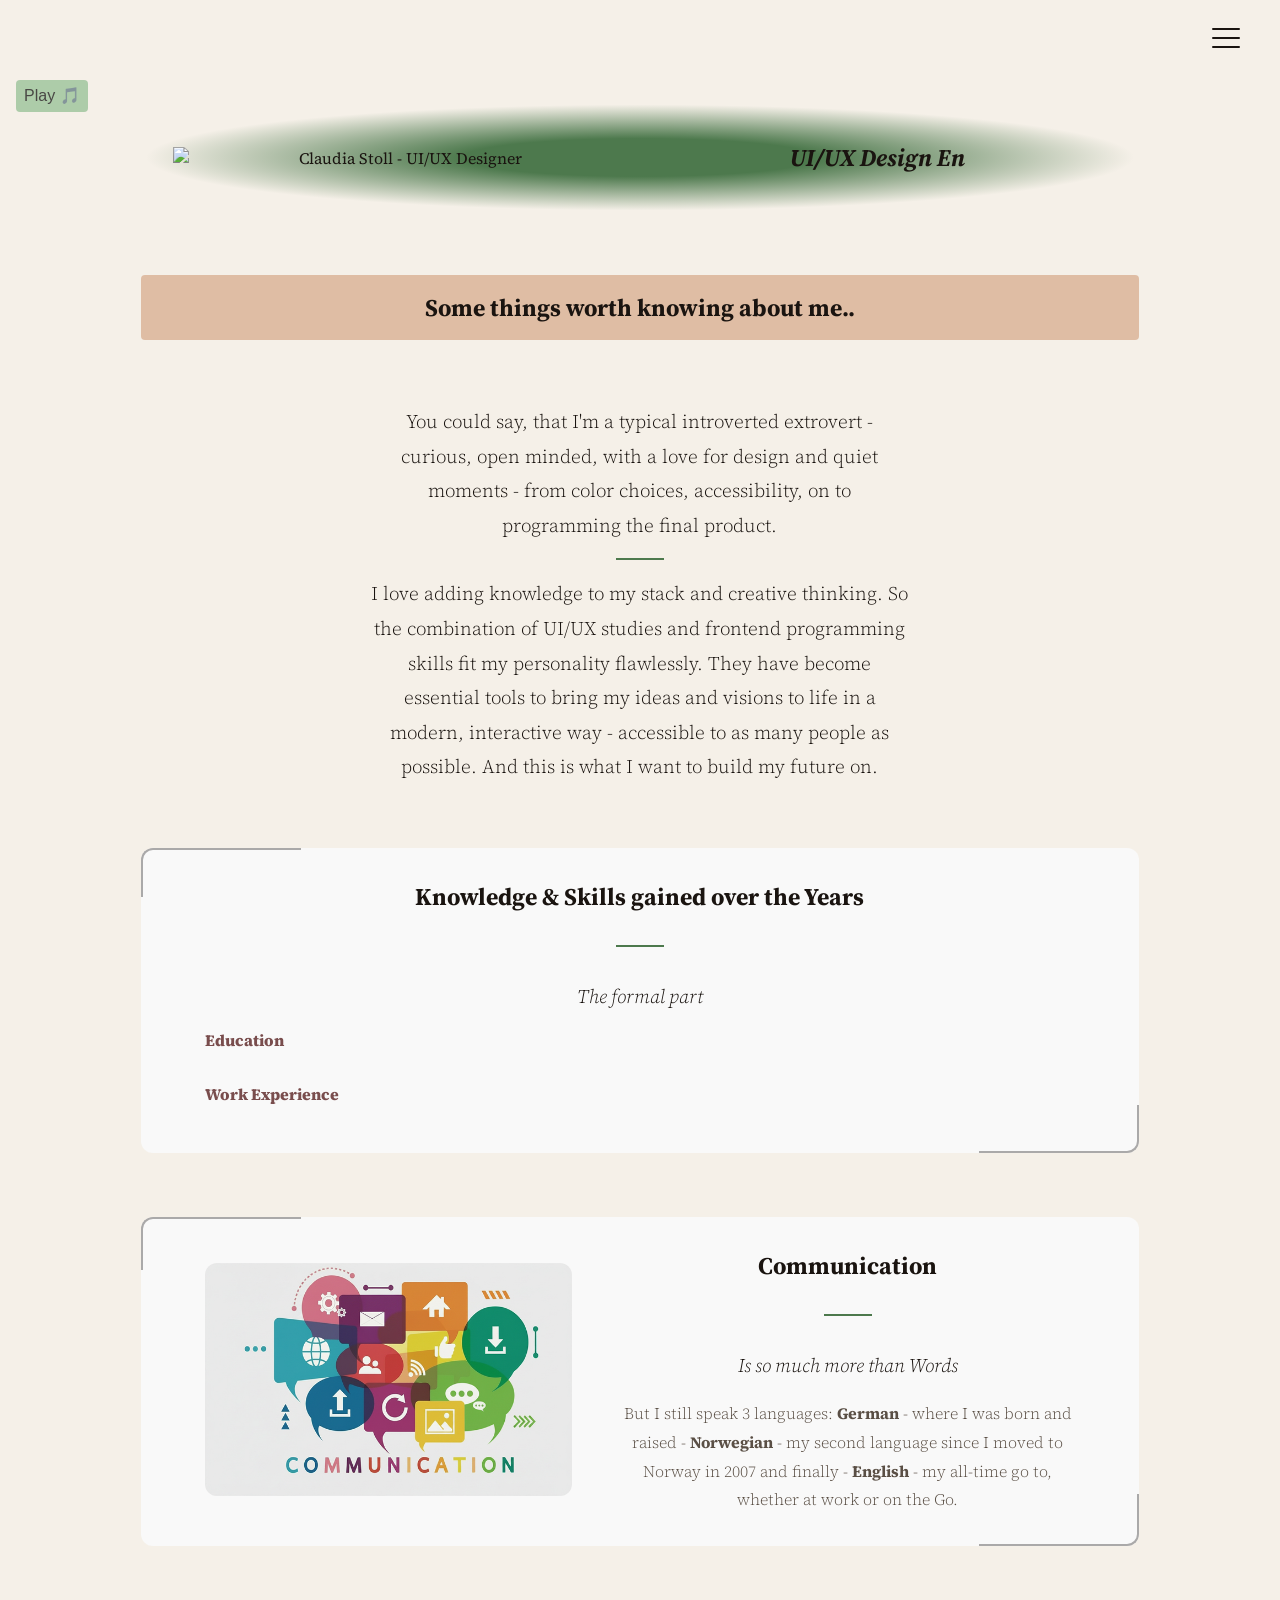
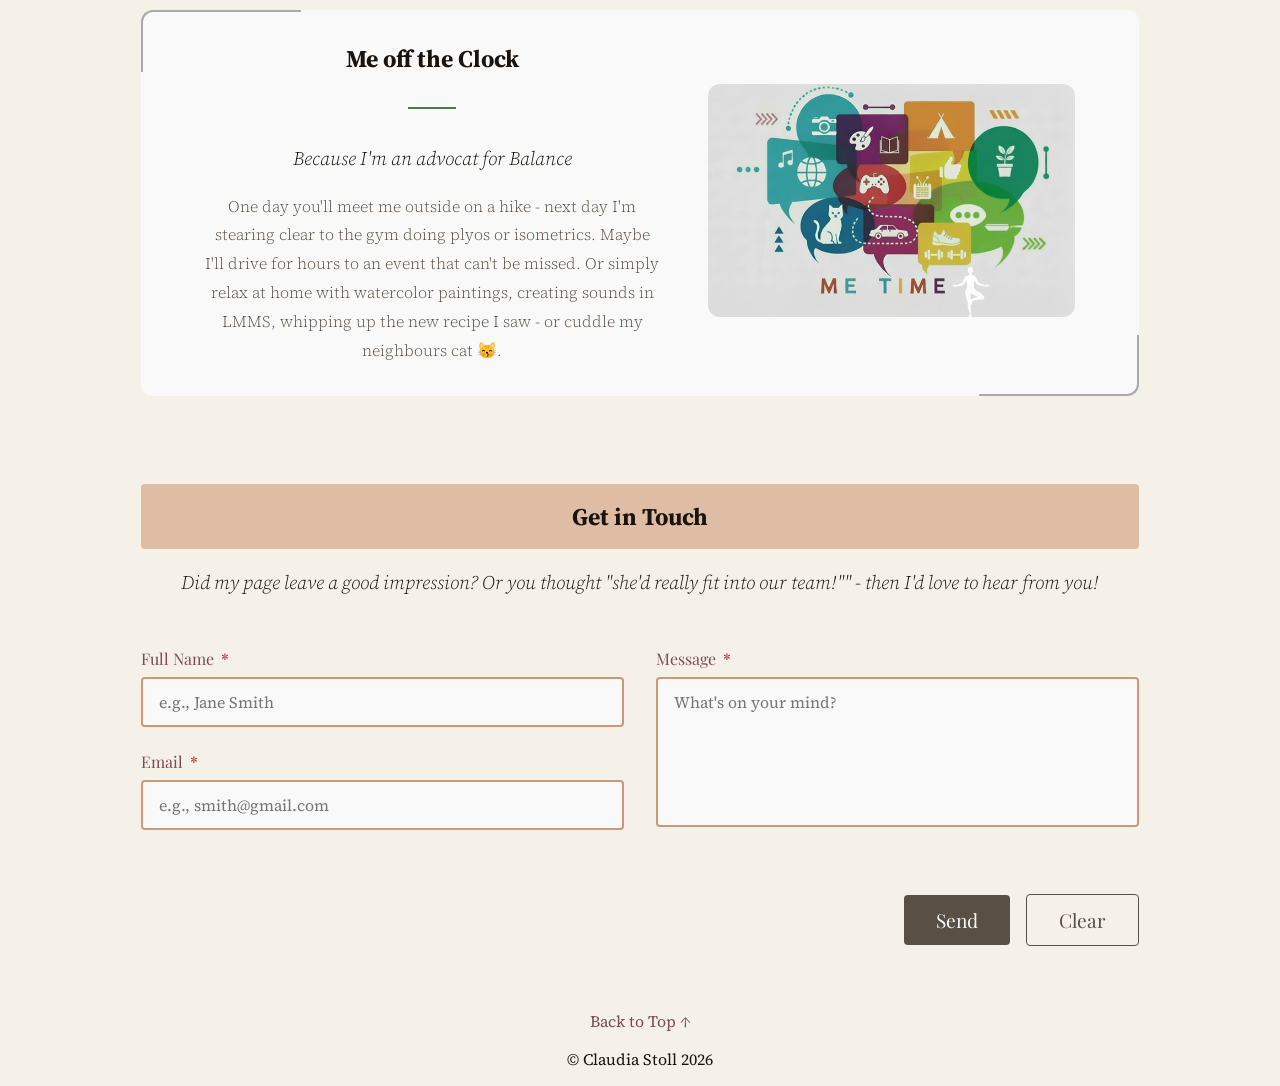
==== aboutMe.html @ c9e46270 "Improve accessibility, styles, and project data Accessibility and UI refinements across the site: ad" ====
<!DOCTYPE html>
<html lang="de">
<head>
  <meta charset="UTF-8" />
  <meta name="viewport" content="width=device-width, initial-scale=1.0" />
  <title>Claudia Stoll - Identity through UI/UX</title>
  <link rel="preconnect" href="https://fonts.googleapis.com" />
  <link href="https://fonts.googleapis.com/css2?family=Playfair+Display:wght@700&family=Source+Serif+4:ital,wght@0,300;1,300&display=swap" rel="stylesheet" />
  <link href="https://fonts.googleapis.com/icon?family=Material+Icons" rel="stylesheet">
  <link rel="stylesheet" href="css/style.css">
  <link rel="stylesheet" href="css/aboutMe.css">
  <link rel="stylesheet" href="css/form.css">
  <script src="js/script.js" defer></script>
  <script src="js/nav-component.js" defer></script>
  <script src="js/footer-component.js" defer></script>
</head>
<body>

  <header>
    <site-nav></site-nav>
  </header>  

    <!-- MAIN -->
  <main class="content">
    <!-- Pause Animation -->
    <div class="pause-container" role="none">
      <button class="hero-pause-btn" aria-label="Animation pausieren" tabindex="0">Psst 💤</button>
    </div>
    <!-- Hero Animation Section -->
    <section class="hero">          
          
      <!-- Designerin -->
        <div class="hero-slide hero-design active">
          <div class="bg-container-profile-pic">
            <img
            class="profile-pic"
            src="imagery/Designer.png"
            alt="Claudia Stoll - UI/UX Designer"
            tabindex="-1"
            />
          </div>
          <div class="hero-text">             
            <p class="typewriter-title"></p>
          </div>
        </div>

        <!-- Developerin -->
        <div class="hero-slide hero-dev">
          <div class="hero-text">
            <p class="typewriter-title"></p>
          </div>
          <div class="bg-container-profile-pic">
            <img
            class="profile-pic"
            src="imagery/Developer.png"
            alt="Claudia Stoll - Frontend Developer"
            tabindex="-1"
            />
          </div>
        </div>
    </section>

    <!-- ABOUT SECTION -->
          
    <section class="about-section">
      <h2 class="Hi">Some things worth knowing about me..</h2>
      <!-- Intro Texts -->
      <div class="intro">
        <p tabindex="0">
          You could say, that I'm a typical introverted extrovert - curious, open minded, with a
          love for design and quiet moments - from color choices, accessibility, on to
          programming the final product.
        </p>
        <div class="divider"></div>
        <p>
          I love adding knowledge to my stack and creative
          thinking. So the combination of UI/UX studies and frontend programming skills 
          fit my personality flawlessly. They have become essential tools to bring my 
          ideas and visions to life in a modern, interactive way - accessible to as many people
          as possible. And this is what I want to build my future on.
        </p>
        </div>

      <!-- Card Education -->
      <article class="card">
        <div class="card-text">
          <h2>Knowledge & Skills gained over the Years</h2>
          <div class="divider"></div>
          <p>The formal part</p>
            
          <!-- Education Grid -->
          <details id="education">
            <summary>Education</summary>
            
            <div class="education-grid">
              <!-- 1. Entry  -->
              <div class="education-entry">
                <time datetime="2026-06" tabindex="0">Jan 2026 - Jun 2026</time>
                <h3 tabindex="0">User First - the UX Process & Backend Essentials, Oslo Nye Fagskole</h3>
                <p>Backend Essentials: Learning Resources Library in Python, Jinja2, SQLite
                User First: Interactive Prototype Collaboration Project incl User Research, Define & Design
                </p>
              </div>
              <!-- 2. Entry  -->
              <div class="education-entry">
                <time datetime="2025-12" tabindex="0">Aug 2025 - Dec 2025</time>
                <h3 tabindex="0">Intercative Frontend & Creative UI/UX, Oslo Nye Fagskole</h3>
                <p>Interactive Frontend: React, TypeScript, React Router Project
                with Language Switcher, API incl 
                Bootstrap and SCSS implementation - 
                Creative UI/UX: Creating UI/UX for responsive Strømy in Figma + Design System
                </p> 
              </div>         
              <!--3. Entry  -->
              <div class="education-entry">
                <time datetime="2025-06" tabindex="0">Jan 2025 - Jun 2025</time>
                <h3 tabindex="0">Frontend with AI, Oslo Nye Fagskole</h3>
                <p>Focus on UX/UI design, accessibility, and Frontend 
                Essentials including
                Vanilla HTML, CSS, JavaScript and API connections.
                </p>
              </div>
              <!-- 4. Entry -->
              <div class="education-entry">
                <time datetime="2024-06" tabindex="0">Jan 2024 - Jun 2024</time>
                <h3 tabindex="0">Internship Microsoft, Tieto Evry Norway</h3>
                <p>Practical training Access Management</p>
              </div>
              <!-- 5. Entry -->
              <div class="education-entry">
                <time datetime="2024-12" tabindex="0">Dec 2023 - Dec 2024</time>
                <h3 tabindex="0">Frontend Developer, Codecademy</h3>
                <p>Focus on fundamentals of HTML, CS and JavaScript
                </p>
              </div>
              <!-- 6. Entry -->
              <div class="education-entry">
                <time datetime="2023-11" tabindex="0" >Nov 2022 - Nov 2023</time>
                <h3 tabindex="0">Java Beginners, Udemy</h3>
                <p>Self-education on core principles of Java
                </p>
              </div>
              <!-- 7. Entry -->
              <div class="education-entry">
                <time datetime="2019-02" tabindex="0">Jan 2018 - Feb 2019</time>          
                <h3 tabindex="0">Fagbrev Salg og Service - Sales and Service 
                (Norwegian Trade Certificate)</h3>
                <p>NKI Online Studies Norway</p>
              </div>          
              <!-- 8. Entry  -->
              <div class="education-entry">
                <time datetime="2006-06" tabindex="0">Sep 2003 - Jul 2006</time>
                <h3 tabindex="0">Bürokauffrau (Commercial Office Management Education) 
                German Dual Education System</h3>
                <p>Germany, Handelskammer Rostock</p>
              </div>
              <!-- 9. Entry -->
              <div class="education-entry">
                <time datetime="2003-07" tabindex="0">Sep 1990 - Jul 2003</time>
                <h3 tabindex="0">Abitur (German University Entrance Qualification) from
                Gymnasium (Academic High School)</h3>
                <p>Richard-Wagner-Gymnasium, Baden-Baden, Germany</p>
              </div>
            </div>
            <a href="#education" class="btt-lk">Back to Education Top &uarr;</a>
          </details>
          <details id="work-experience">
            <summary>Work Experience</summary>
              <!--  -->
              <div class="education-entry">
                <time datetime="2003-07" tabindex="0">Nov 2013 - Dec 2023</time>
                <h3 tabindex="0">Travel Retail Norway AS</h3>
                <p>Customer Service w/ extended responsibilities</p>
              </div>
              <!--  -->
              <div class="education-entry">
                <time datetime="2003-07" tabindex="0">Oct 2012 - Oct 2013</time>
                <h3 tabindex="0">Securitas AS</h3>
                <p>Airport Security Guard</p>
              </div>
              <!--  -->
              <div class="education-entry">
                <time datetime="2003-07" tabindex="0">Feb 2011 - Sep 2012</time>
                <h3 tabindex="0">Stadion Bowling Bryne</h3>
                <p>Customer Service w/ extended responsibilities</p>
              </div>
              <!--  -->
              <div class="education-entry">
                <time datetime="2003-07" tabindex="0">Sep 2009 - Nov 2010</time>
                <h3 tabindex="0">La Baguette Malda Amfi</h3>
                <p>Acting Manager Substitute</p>
              </div>
              <!--  -->
              <div class="education-entry">
                <time datetime="2003-07" tabindex="0">Nov 2007 - Sep 2010</time>
                <h3 tabindex="0">Umoe Catering AS Sola Airport</h3>
                <p>Customer Service w/ extended responsibilities</p>
              </div>
              <!--  -->
              <div class="education-entry">
                <time datetime="2003-07" tabindex="0">Aug 2007 - Nov 2007</time>
                <h3 tabindex="0">Norwegian Language Course</h3>
                <p>Baltic School Stralsund, Germany</p>
              </div>
              <!--  -->
              <div class="education-entry">
                <time datetime="2003-07" tabindex="0">Jul 2006 - Jul 2007</time>
                <h3 tabindex="0">German Railways Deutsche Bahn</h3>
                <p>Conductor</p>
              </div>
              <!--  -->
              <div class="education-entry">
                <time datetime="2003-07" tabindex="0">Sep 2003 - Jun 2006</time>
                <h3 tabindex="0">Local Car Dealership Dethloff</h3>
                <p>Education Commercial Office Management</p>
              </div>
          </details>
        </div>
      </article>
    
      

      <!-- Card 1: Img left - Text right-->
      <article class="card">
        <div class="card-image">
          <img src="imagery/Communication.jpg" alt="[description]" />
        </div>
        <div class="card-text">
          <h2>Communication</h2>
          <div class="divider"></div>
          <p>Is so much more than Words</p>
          <p>
            But I still speak 3 languages:
            <span class="bold">German</span> - where I was born and raised - 
            <span class="bold">Norwegian</span> - my second language since I 
            moved to Norway in 2007 and finally - <span class="bold">English</span> 
            - my all-time go to, whether at work or on the Go.
          </p>
          <!-- <p>
            Adding more languages and dialects from 2022 by learning 
            <span class="bold">HTML, CSS, 
            React, Typescript, Python, JavaScript - as well as Creating visual
            communication in Figjam and Figma.</span>
          </p> -->
        </div>
      </article>

      <!-- Card 2: Img right - Text left -->
      <article class="card card-reverse">
        <div class="card-image">
          <img src="imagery/MeTime.jpg" alt="[description]" />
        </div>
        <div class="card-text">
          <h2>Me off the Clock</h2>
          <div class="divider"></div>
          <p>Because I'm an advocat for Balance</p>
          <p>One day you'll meet me outside on a hike - next day
            I'm stearing clear to the gym doing plyos or isometrics.
            Maybe I'll drive for hours to an event that can't be missed.
            Or simply relax at home with watercolor paintings, creating sounds
            in LMMS, whipping up the new recipe I saw -
            or cuddle my neighbours cat 😽. 
          </p>
        </div>
      </article>

    </section>

    <!-- CONTACT SECTION -->

    <section id="contact" aria-labelledby="contact-heading">
      <h2 id="contact-heading">Get in Touch</h2>
      <p>Did my page leave a good impression? Or you thought "she'd
        really fit into our team!"" - then I'd love to hear from you!</p>

      <form 
        class="contact-form" 
        action="https://formspree.io/f/mpqewbal" 
        method="POST"
        novalidate
        aria-label="Contact Form">

        <!-- Noscript Fallback -->
        <noscript>
          <p>Please enable JavaScript for the best experience, 
          or email me directly at 
          <a href="mailto:cstoll2006@gmail.com">cstoll2006@gmail.com</a>
          </p>
        </noscript>

        <!-- Honeypot -->
        <input 
          type="text" 
          name="_honey" 
          style="display:none" 
          tabindex="-1" 
          aria-hidden="true"/>

      <!-- Left Col -->
      <div class="contact-left">

        <!-- Name -->
        <div class="form-group">
          <label for="name">
            Full Name
            <span class="required" aria-hidden="true">*</span>
          </label>
          <input 
            type="text" 
            id="name" 
            name="name"
            placeholder="e.g., Jane Smith"
            required
            aria-required="true"
            aria-describedby="name-error"
            autocomplete="name"/>
          <span class="error-msg" id="name-error" role="alert" aria-live="polite"></span>
        </div>

        <!-- Email -->
        <div class="form-group">
          <label for="email">
            Email
            <span class="required" aria-hidden="true">*</span>
          </label>
          <input 
            type="email" 
            id="email" 
            name="email"
            placeholder="e.g., smith@gmail.com"
            required
            aria-required="true"
            aria-describedby="email-error"
            autocomplete="email"/>
          <span class="error-msg" id="email-error" role="alert" aria-live="polite"></span>
        </div>

      </div>

    <!-- Right Col -->
    <div class="contact-right">

      <!-- Message -->
      <div class="form-group">
        <label for="message">
          Message
          <span class="required" aria-hidden="true">*</span>
        </label>
        <textarea 
          id="message" 
          name="message"
          placeholder="What's on your mind?"
          required
          aria-required="true"
          aria-describedby="message-error"
        ></textarea>
        <span class="error-msg" id="message-error" role="alert" aria-live="polite"></span>
      </div>

      <!-- Error Expl -->
      <span class="form-error" role="alert" aria-live="polite"></span>

      <!-- Submit Button -->
       <div class="form-actions">
        <button 
          type="submit" 
          class="contact-btn"
          disabled
          aria-disabled="true">
          Send
        </button>
        <button type="button" class="cancel-btn">Clear</button>
      </div>

    </div>

  </form>
</section>
  

  </main>
  <a href="#" class="btt-lk">Back to Top &uarr;</a>
    
    <!-- FOOTER -->
  <footer> 
    <site-footer></site-footer>
  </footer>
  
</body>
</html>
---- css/style.css ----
/* ######### - ROOT - ############### */
:root {
  /* Neutrals */
  --white: rgb(249 249 249);
  /* Semantics */
  --accent-focus: rgb(77 77 121);
  --state-error: rgb(160 27 40);
  --state-success: rgb(40 160 26);
  /* Background */
  --bg: rgb(245 240 232);
  --menu-bg: rgb(26 20 16);
  --contact-h2-bg: rgb(208 156 121 / 60%);
  --pause-btn-bg: rgb(143 188 143);
  --overlay: rgba(26 20 16 0.75);
  /* Text */
  --ink: rgb(26 20 16);
  --body-muted: rgb(90 79 69);
  --label-sm: rgb(54 62 54);
  /* Text & Accent */
  --accent: rgba(77 121 77);
  --accent-complementary: rgb(121 77 77);
  --state-focus-opa: rgba(77, 77, 121, 0.2);  
  --state-erro-opa: rgba(160, 27, 40, 0.2);   
  --state-success: rgba(40, 160, 26, 0.2); 
  /* Border */  
  --border-muted: rgba(26 20 16 0.1);
  --border-input: rgba(171, 92, 39, 0.6);
  --border-card-corner: rgb(170, 169, 169);
  /* Typography Scale */
  --text-xs: 1rem;
  --text-sm: clamp(1rem, 1.2vw, 1.2rem);
  --text-base: clamp(1rem, 1.5vw, 1.3rem);
  --text-lg: clamp(1rem, 2vw, 1.5rem);
  --text-xl: clamp(1.8rem, 4vw, 3rem);
  --text-2xl: clamp(2.2rem, 6vw, 4rem);
}

/* BASE STYLES AND RESET */

*, *::before, *::after { box-sizing: border-box; margin: 0; padding: 0; }

/* ######### - BODY STYLE - ############### */

body {
  font-family: 'Source Serif 4', serif;
  background-color: var(--bg);
  color: var(--ink);
  min-height: 100vh;
  display: flex;
  flex-direction: column;
  align-items: stretch;
  justify-content: center;
  position: relative;
  overflow-x: hidden;
  scroll-behavior: smooth;
}

header {
  width: 100%;
}

/* ######### - MAIN CONTENT - ############### */

main.blurred {
  filter: blur(2px);
  transform: scale(0.97);
  pointer-events: none;
}
    
.content {
  flex: 1;
  display: flex;
  flex-direction: column;
  align-self: flex-start;
  justify-content: center;
  text-align: center;
  padding-top: 4.5rem;
  padding-bottom: 2rem;
  padding-left: 1rem;
  padding-right: 1rem;
  width: 100%;
  z-index: 10;
  transition: filter 0.4s ease;
}

/* H1 HOME */
h1 {
  font-family: 'Playfair Display', serif;
  font-size: var(--text-2xl);
  color: var(--ink);
  margin-bottom: 1.25rem;
  line-height: 1.1;
}

h1.name {
  color: var(--accent);
  font-size: var(--text-xl);
}    

p {
  font-size: var(--text-base);
  line-height: 1.8;
  display: block;
  max-width: 540px;
  color: var(--body-muted);
  margin-inline: auto;
  font-weight: 300;
  font-style: italic;
}

/* DECORATIVE LINE */
.divider {
  width: 48px;
  height: 2px;
  background: var(--accent);
  margin: 1rem auto;
}



/* ######### - HERO SECTION - ############### */
.hero {
  position: relative;
  min-width: 80%;
  overflow: hidden;
  margin-inline: auto;
  background: radial-gradient(ellipse, var(--accent) 25%, rgba(248, 248, 248, 0) 70%);
}

/* BOTH SLIDES */
.hero-slide {
  display: flex;
  align-items: center;
  justify-content: center;
  gap: 1rem;
  padding: 2rem;
  opacity: 0;
  position: absolute;
  width: 100%;
  transition: opacity 0.8s ease-in-out;
}

/* ACTIVE SLIDE */
.hero-slide.active {
  opacity: 1;
  position: relative;
}

/* HERO TEXT AREA*/
.hero-text {
  display: flex;
  flex-direction: column;
  gap: 1rem;
  flex: 1 1 50%; /* ← both text same size */
  min-width: 0;
  max-width: 50%; /* ← hard cut in size */
}

.hero-dev .hero-text {
  text-align: right;
}

.typewriter-title {
  font-size: var(--text-lg);
  font-weight: 700;
  color: var(--ink); 
  min-height: 1.5em; 
}

/* PAUSE ANIMATION BTN */

.pause-container {
  position: sticky;
  top: 5rem;
  align-self: flex-start;
  display: flex;
  flex-direction: column;
  align-items: center;
  gap: 0.3rem;
  z-index: 10;
}

.pause-container.hidden {
  opacity: 0;
  pointer-events: none;
  transition: opacity 0.3s;
}

.hero-pause-btn {
  background: var(--pause-btn-bg);
  border: transparent;
  border-radius: 4px;
  font-size: 1rem;
  cursor: pointer;
  opacity: 0.7;
  transition: opacity 0.3s;
  display: flex;
  justify-content: center;
  padding: 0.5rem;
  line-height: 1;
}

.hero-pause-btn:hover {
  opacity: 1;
}

.hero-pause-btn:focus-visible {
  outline: 2px solid var(--accent-focus);
  outline-offset: 4px;
  opacity: 1;
}

/* CONTAINER & IMG HERO */
.bg-container-profile-pic {
  position: relative;
  display: flex;
  justify-content: center;
  align-items: center;
  flex: 1 1 50%; /* containers same width */
}

.profile-pic {
  position: relative;
  z-index: 1;
  width: 100%; /* fills container */
  max-width: 30rem;
}

/* ######### - MEDIA - #################### */

@media (max-width: 1000px) { /* instead of 768px */
  .hero-slide {
    flex-direction: column;
    text-align: center;
  }

  .hero-dev {
    flex-direction: column-reverse;
  }

  .hero-dev .hero-text {
    text-align: center; /* centered on mobile */
  }

  .hero-text {
    max-width: 100%;
  }
}

/* Reduced Motion */
@media (prefers-reduced-motion: reduce) {
  .hero-slide {
    transition: none;
  }
}
---- css/aboutMe.css ----
/* ######### ABOUT SECTION - TEXT & CARDS ######### */


.about-section {
  max-width: 80%;
  display: flex;
  flex-direction: column;
  gap: 4rem;
  padding: 4rem 0 0 0;
  margin-inline: auto;
}

.Hi {
  font-size: var(--text-lg);
  background-color: var(--contact-h2-bg);
  width: 100%;
  margin-inline: auto;
  border-radius: 4px;
  padding: 1rem 0;
}

/* INTRO CONTAINER & TEXT */

.intro {
  display: flex;
  flex-direction: column;
  text-align: center;
}

.intro p {
  font-size: var(--text-base);
  font-style: normal;
  color: var(--ink);
}

/* CARD W/ IMG H2 & P */

.card {
  position: relative;
  display: flex;
  align-items: center;
  gap: 3rem;
  flex-wrap: wrap;
  width: 100%;
  padding: 2rem clamp(1.5rem, 5vw, 4rem);
  border-radius: 12px;
  background-color: var(--white);
}

.card-reverse {
  flex-direction: row-reverse;
  flex-wrap: wrap;
}

/* PHOTE EDGES CARD COMMU & ME OFF THE CLOCK */

.card::before {
  content: '';
  position: absolute;
  top: 0;
  left: 0;
  width: 16%;
  height: 16%;
  border-top: 2px solid var(--border-card-corner);
  border-left: 2px solid var(--border-card-corner);
  border-radius: 12px 0 0 0;
}

.card::after {
  content: '';
  position: absolute;
  bottom: 0;
  right: 0;
  width: 16%;
  height: 16%;
  border-bottom: 2px solid var(--border-card-corner);
  border-right: 2px solid var(--border-card-corner);
  border-radius: 0 0 12px 0;
}

.card-image {
  flex: 1 1 40%;
  min-width: 0;
} 

.card-image img {
  max-width: 100%;
  max-height: 400px;
  object-fit: cover; 
  border-radius: 12px; 
}

.card-text {
  flex: 1 1 50%;
  min-width: 0;
  display: flex;
  flex-direction: column;
  gap: 1rem;
  text-align: left;
}

.card-text h2 {
  text-align: center;
  font-family: 'Source Serif 4', serif;
  font-size: var(--text-lg);
  color: var(--ink);
}

.card-text p:first-of-type {
  font-size: var(--text-base);
  font-style: italic;
  color: var(--ink);
}

.card-text p {
  display: block;
  text-align: center;
  font-size: var(--text-sm);
  max-width: 100%;
  margin-inline: 0;
  font-style: normal;
  color: var(--body-muted);
}

.card::before,
.card::after {
  pointer-events: none; /* pseudo-element was covering
  Summary */
}

/* SPAN CARD COMMUNICATION LANGUAGES */

.bold {
  font-weight: 700;
}

/* CARD & GRID EDUCATION */

#education, #work-experience {
  display: block;
  text-align: center;
  font-size: var(--text-xs);
  max-width: 100%;
  margin-inline: 0;
  font-style: normal;
  color: var(--ink);
}

/* SUMMARY */

summary {
  cursor: pointer;
  display: flex;
  align-items: center;
  gap: 0.5rem;
  width: 100%;
  color: var(--accent-complementary);
  font-size: var(--text-sm);
  font-weight: 800;
  margin: 0 0 1rem 0;
  transition: font-size 0.4s ease;
}

summary:hover {
  font-size: var(--text-base);
}

/* EDUCATION GRID */

.education-grid {
  display: grid;
  grid-template-rows: repeat(2, 1fr); /* 2 next to each other */
  gap: 2rem;
  width: 100%;
}

.education-entry {
  display: grid;
  grid-template-columns: 20% 1fr; /* date left, text right */
  gap: 0.5rem 1.5rem;
  margin: 0 0 1rem 0;
  align-items: baseline;
}

time {
  font-size: var(--text-xs);
  color: var(--accent);
  font-style: italic;
  white-space: normal;
  
}

.education-entry h3,
.education-entry p {
  grid-column: 2; /* always right column */
  text-align: left;
}
.education-entry h3 {
  font-size: var(--text-base);
}

.education-grid p:first-of-type {
  font-style: normal; /* annulles italic */
  font-size: var(--text-sm);
}

/* Back to Top Link (Education & Page End */

.btt-lk {
  text-align: center;
  font-size: var(--text-sm);
  color: var(--accent-complementary);
  margin: 2rem 0 0 0;
  text-decoration: none;
}

.btt-lk:hover{
  text-decoration: underline;
  text-underline-offset: 0.3rem;
}
---- css/form.css ----
/* ====== CONTACT FORM ====== */

#contact {
  margin-top: clamp(1rem, 2vw, 1.5rem);
  padding-top: clamp(2rem, 5vw, 4rem);
}

#contact-heading {
  font-size: var(--text-lg);
  background-color: var(--contact-h2-bg);
  max-width: 80%;
  margin-inline: auto;
  border-radius: 4px;
  padding: 1rem 0;
}

#contact p {
  font-size: var(--text-base);
  font-style: italic;
  color: var(--ink);
  padding: 1rem 0;
  max-width: 80%;
}

.contact-form {
  display: flex;
  flex-wrap: wrap;
  gap: 2rem;
  max-width: 80%;
  margin-top: 2rem;
  margin-inline: auto;
}

.contact-left,
.contact-right {
  flex: 1 1 280px; /* ← > 280px col */
  min-width: 0;
  display: flex;
  flex-direction: column;
  gap: clamp(0.5rem, 2vw, 1.5rem);
}

/* Form Group */

.form-group {
  display: flex;
  flex-direction: column;
  gap: 0.5rem;
}

label {
  text-align: left;
  font-family: 'Playfair Display', serif;
  font-size: var(--text-sm);
  color: var(--accent-complementary);
}

.required {
  color: var(--state-error);
  margin-left: 0.2rem;
}

/* Input & Textarea */

input,
textarea {
  font-family: 'Source Serif 4', serif;
  font-size: var(--text-sm);
  color: var(--ink);
  background: var(--white);
  border: 2px solid var(--border-input);
  border-radius: 4px;
  padding: 0.75rem 1rem;
  width: 100%;
  transition: border-color 0.3s, box-shadow 0.3s;
}

textarea {
  flex: 1;
  resize: none;
  min-height: 150px;
}

/* Form States */

/* Focus State */
input:focus,
textarea:focus {
  outline: none; 
  border-color: var(--accent-focus);
  box-shadow: 0 0 0 3px var(--state-focus-opa); /* soft glow */
}

/* Error State */
input.error,
textarea.error {
  border-color: var(--state-error);
  box-shadow: 0 0 0 3px var(--state-erro-opa);
}

/* Success State */
input.success,
textarea.success {
  border-color: var(--state-success);
  box-shadow: 0 0 0 3px var(--state-success);
}

/* Error Message */
.error-msg {
  font-size: var(--text-xs);
  color: var(--state-error);
  min-height: 1.2em; /* prevents layout jumps */
}

.error-msg:empty {
  display: none;
}

/* Container w/ Action Btns SEND / CLEAR */

.form-actions {
  display: flex;
  justify-content: flex-end;
  gap: 1rem;
  align-items: center;
}

/* Cancel Button */
.cancel-btn {
  font-family: 'Playfair Display', serif;
  font-size: var(--text-base);
  padding: 0.75rem 2rem;
  border: 1px solid var(--body-muted);
  border-radius: 4px;
  background: transparent; /* ← nur outline */
  color: var(--body-muted);
  cursor: pointer;
  transition: border-color 0.3s, color 0.3s;
}

.cancel-btn:hover {
  background-color: var(--white);
  border-color: var(--accent-complementary);
  color: var(--accent-complementary);
}

/* Send Buttom */

/* Button Disabled */
.contact-btn {
  font-family: 'Playfair Display', serif;
  font-size: var(--text-base);
  padding: 0.75rem 2rem;
  border: none;
  border-radius: 4px;
  cursor: not-allowed;
  background: var(--body-muted);
  color: var(--white);
  transition: background 0.3s, color 0.3s;
}

/* Button Active */
.contact-btn:not([disabled]) {
  background: var(--accent-complementary);
  color: var(--white);
  cursor: pointer;
}

/* Button Hover */
.contact-btn:not([disabled]):hover {
  opacity: 0.85;
}

.form-error {
  font-size: var(--text-sm);
  color: var(--state-error);
  min-height: 1.2em;
  width: 100%;
}
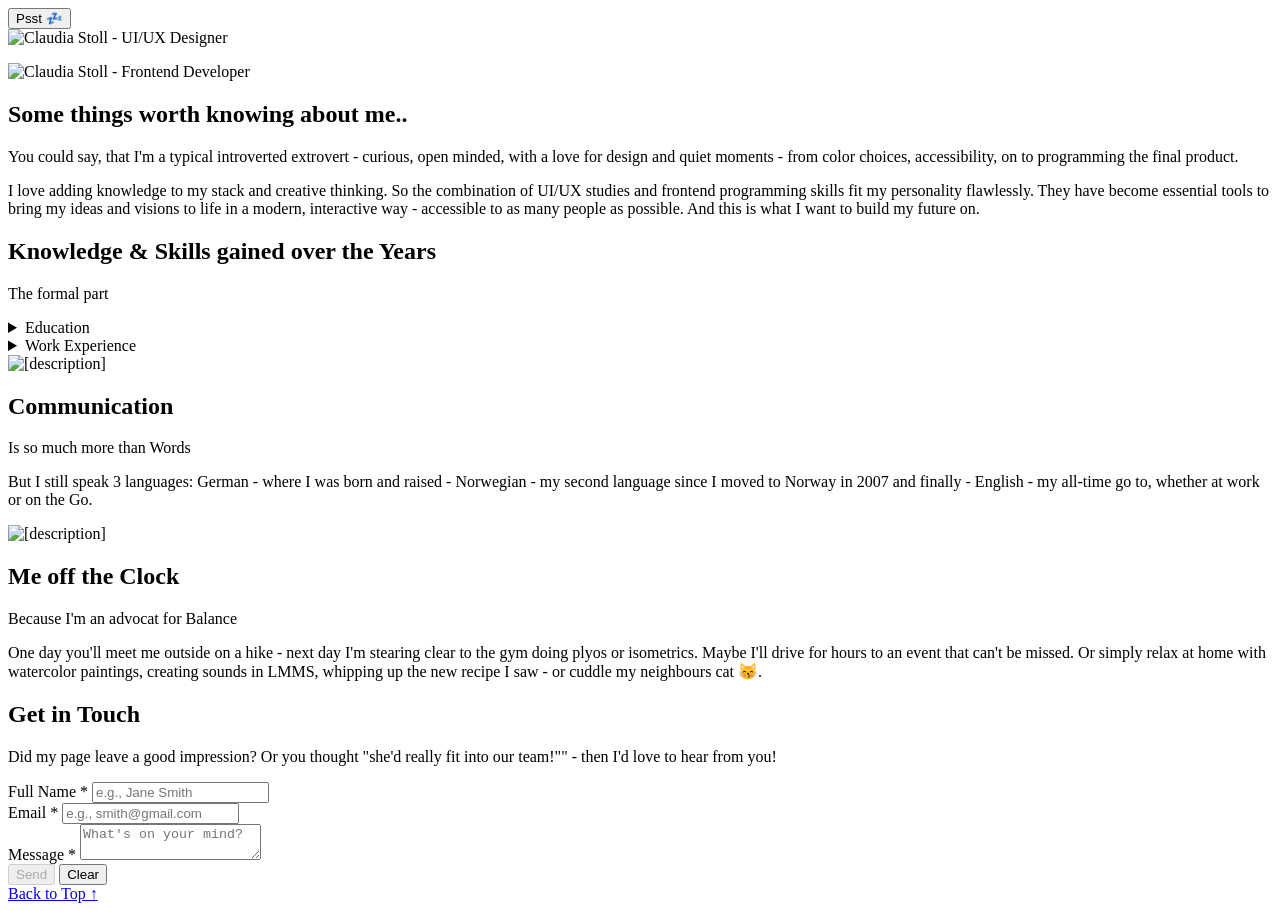
==== commit 5192d675: "Add base tag for relative URL resolution" ====
--- a/aboutMe.html
+++ b/aboutMe.html
@@ -1,6 +1,7 @@
 <!DOCTYPE html>
 <html lang="de">
 <head>
+  <base href="/Portfolio-Claudia-Stoll-Identity-UIUX/">
   <meta charset="UTF-8" />
   <meta name="viewport" content="width=device-width, initial-scale=1.0" />
   <title>Claudia Stoll - Identity through UI/UX</title>
@@ -387,4 +388,4 @@
   </footer>
   
 </body>
-</html>+</html>
--- a/css/style.css
+++ b/css/style.css
@@ -139,6 +139,7 @@
   position: absolute;
   width: 100%;
   transition: opacity 0.8s ease-in-out;
+  will-change: opacity;
 }
 
 /* ACTIVE SLIDE */
@@ -179,6 +180,7 @@
   align-items: center;
   gap: 0.3rem;
   z-index: 10;
+  will-change: opacity;
 }
 
 .pause-container.hidden {
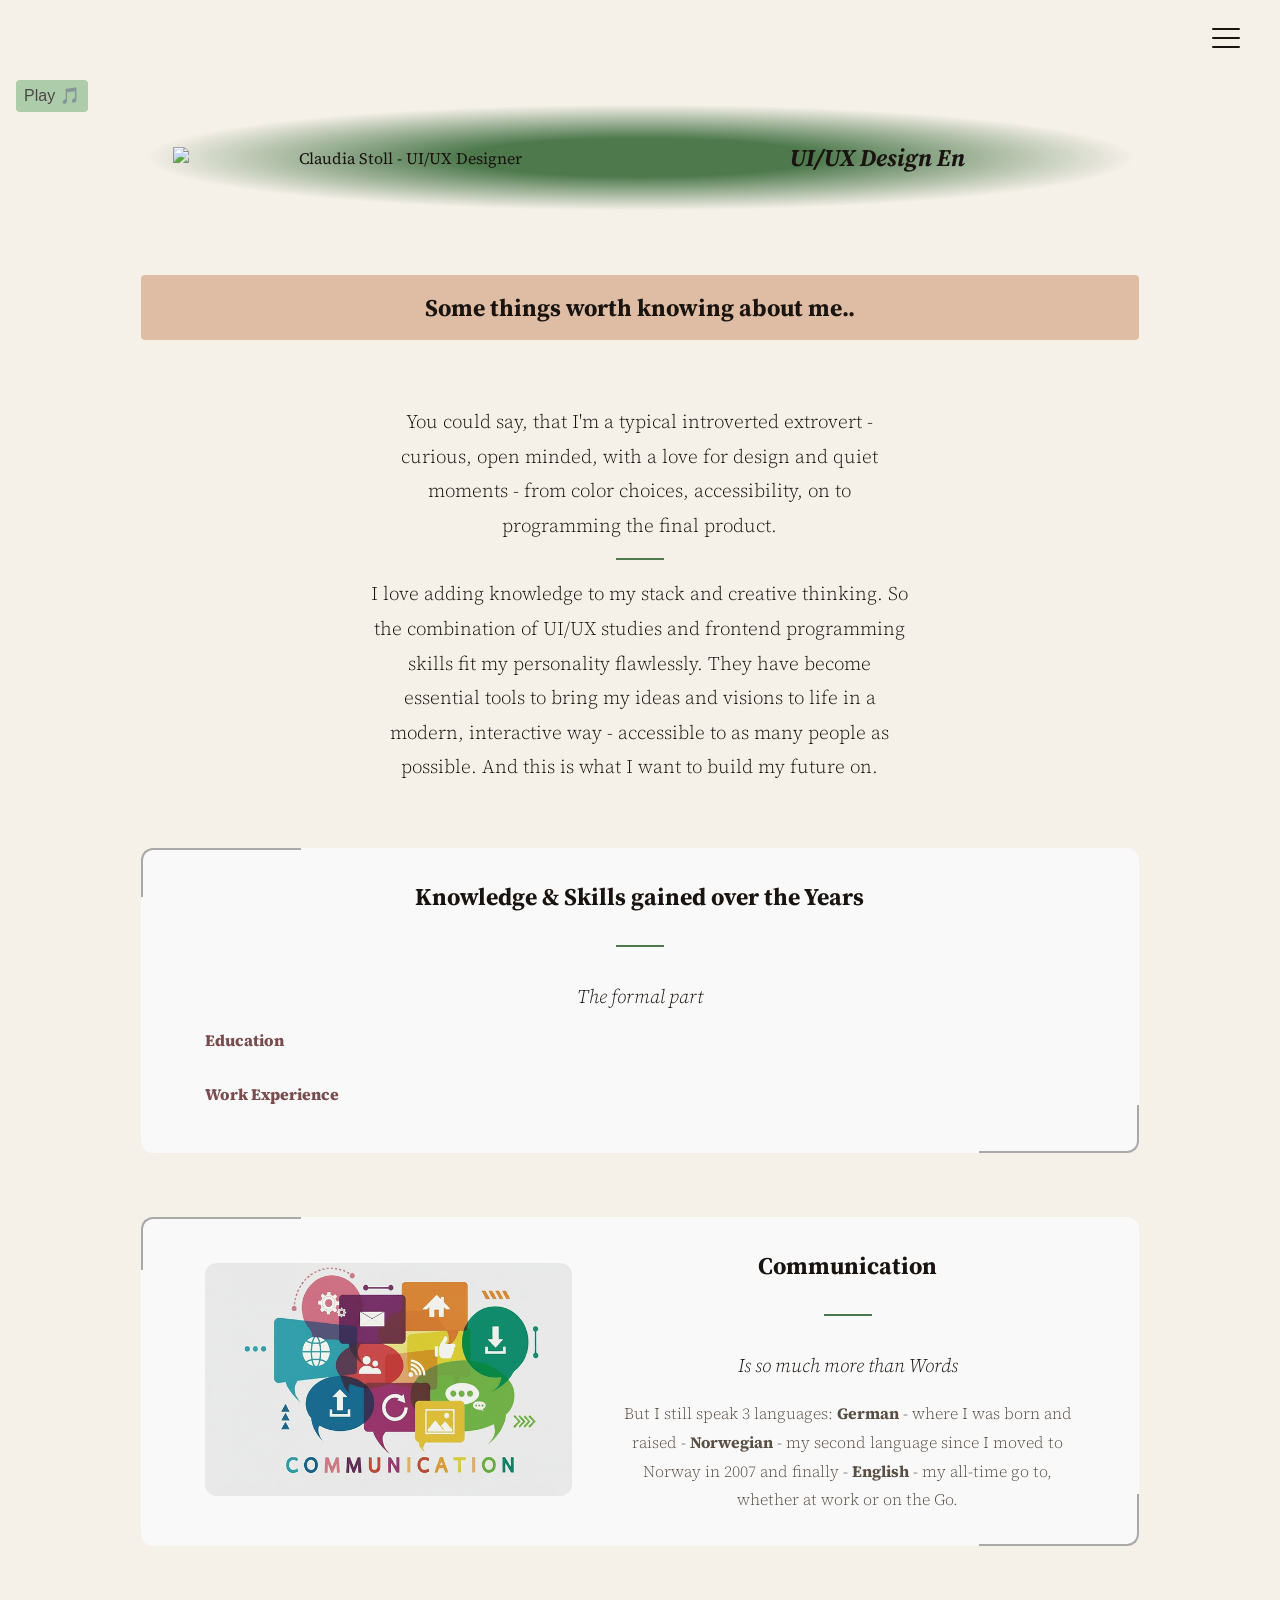
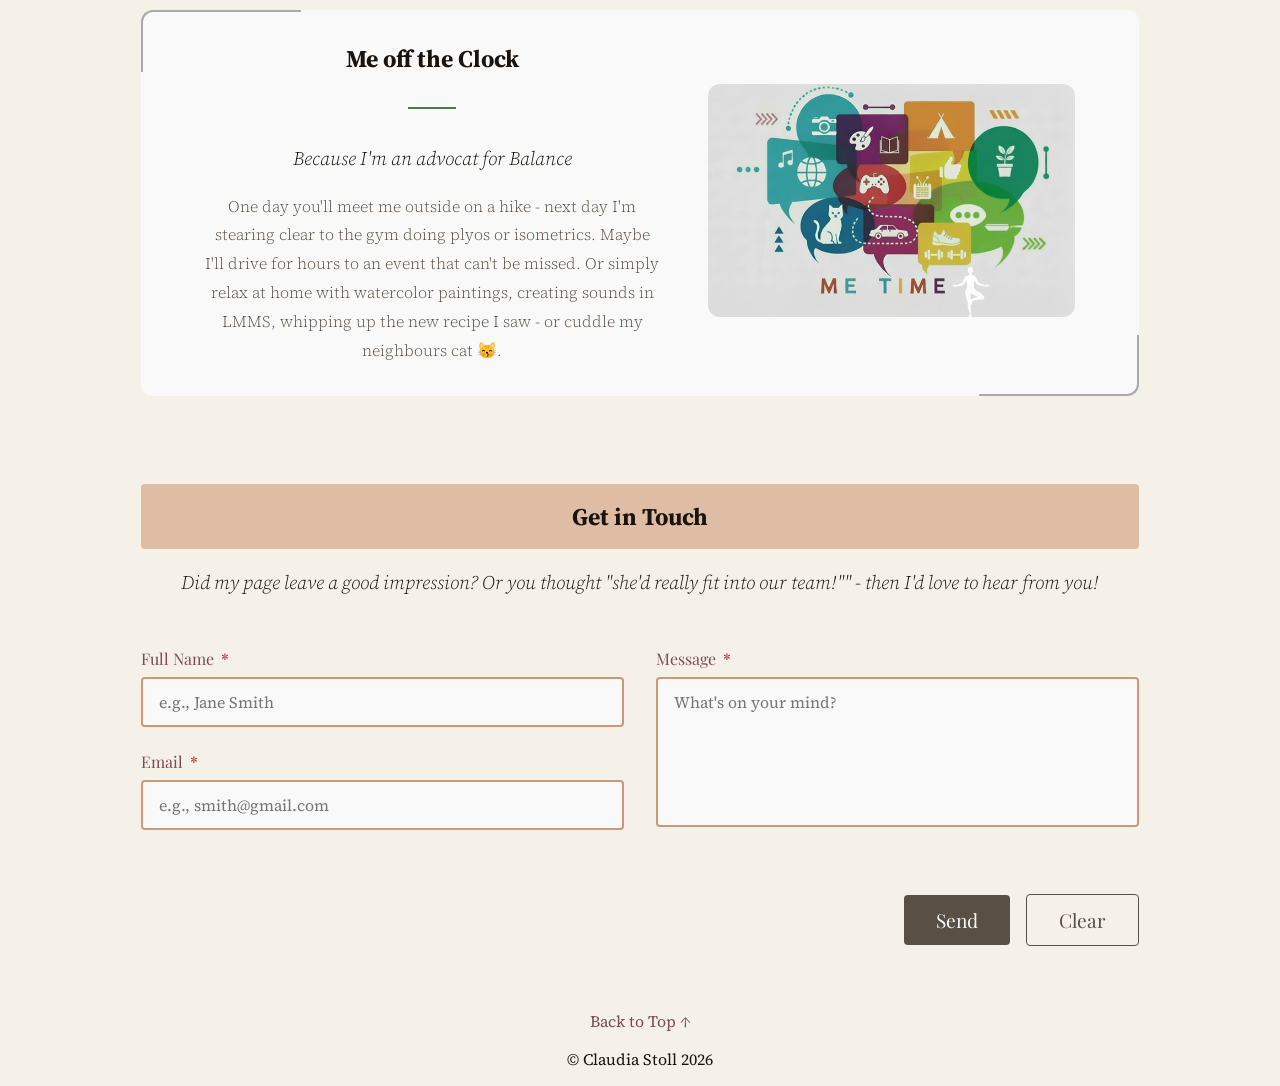
==== commit 91e4f6ec: "Fix: relative paths for GitHub Pages" ====
--- a/aboutMe.html
+++ b/aboutMe.html
@@ -1,7 +1,6 @@
 <!DOCTYPE html>
 <html lang="de">
 <head>
-  <base href="/Portfolio-Claudia-Stoll-Identity-UIUX/">
   <meta charset="UTF-8" />
   <meta name="viewport" content="width=device-width, initial-scale=1.0" />
   <title>Claudia Stoll - Identity through UI/UX</title>
@@ -380,7 +379,7 @@
   
 
   </main>
-  <a href="#" class="btt-lk">Back to Top &uarr;</a>
+  <a href="/aboutMe.html" class="btt-lk">Back to Top &uarr;</a>
     
     <!-- FOOTER -->
   <footer> 
--- a/css/style.css
+++ b/css/style.css
@@ -31,7 +31,7 @@
   --text-xs: 1rem;
   --text-sm: clamp(1rem, 1.2vw, 1.2rem);
   --text-base: clamp(1rem, 1.5vw, 1.3rem);
-  --text-lg: clamp(1rem, 2vw, 1.5rem);
+  --text-lg: clamp(1.2rem, 2vw, 1.5rem);
   --text-xl: clamp(1.8rem, 4vw, 3rem);
   --text-2xl: clamp(2.2rem, 6vw, 4rem);
 }
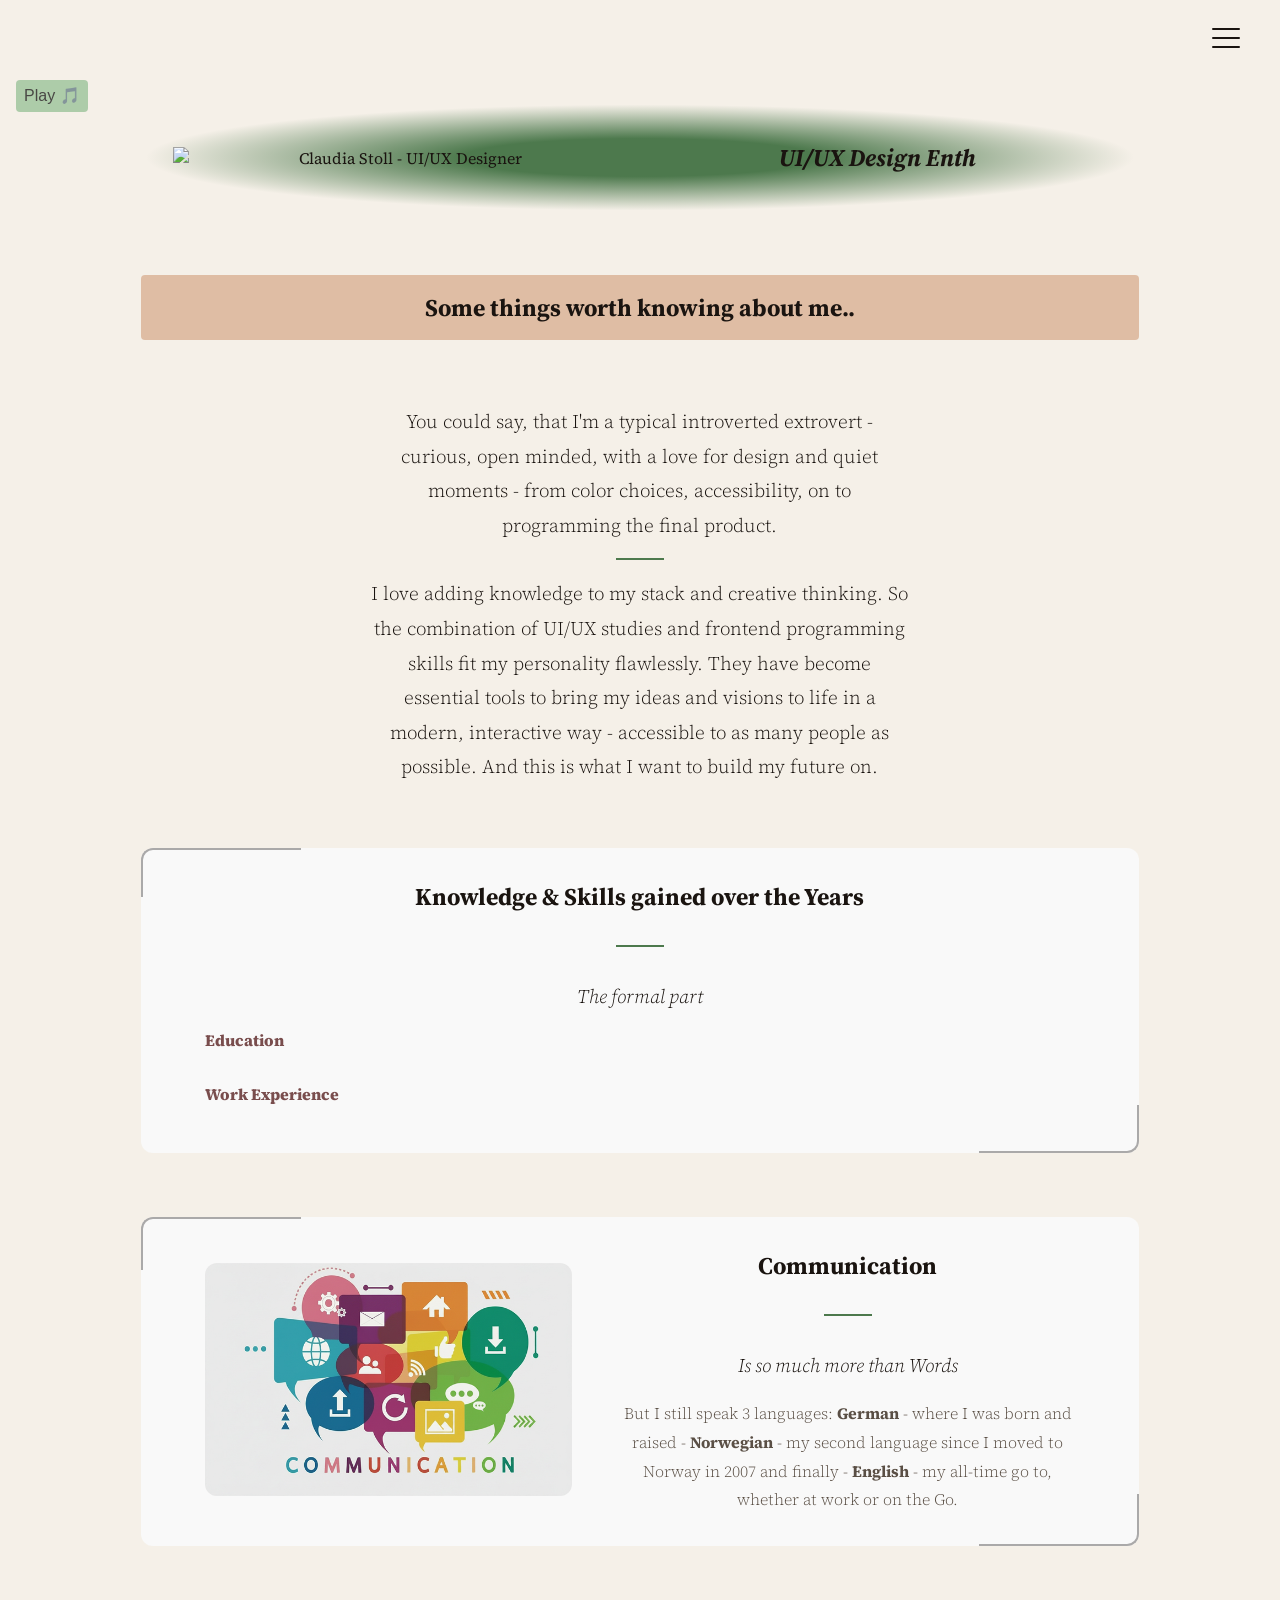
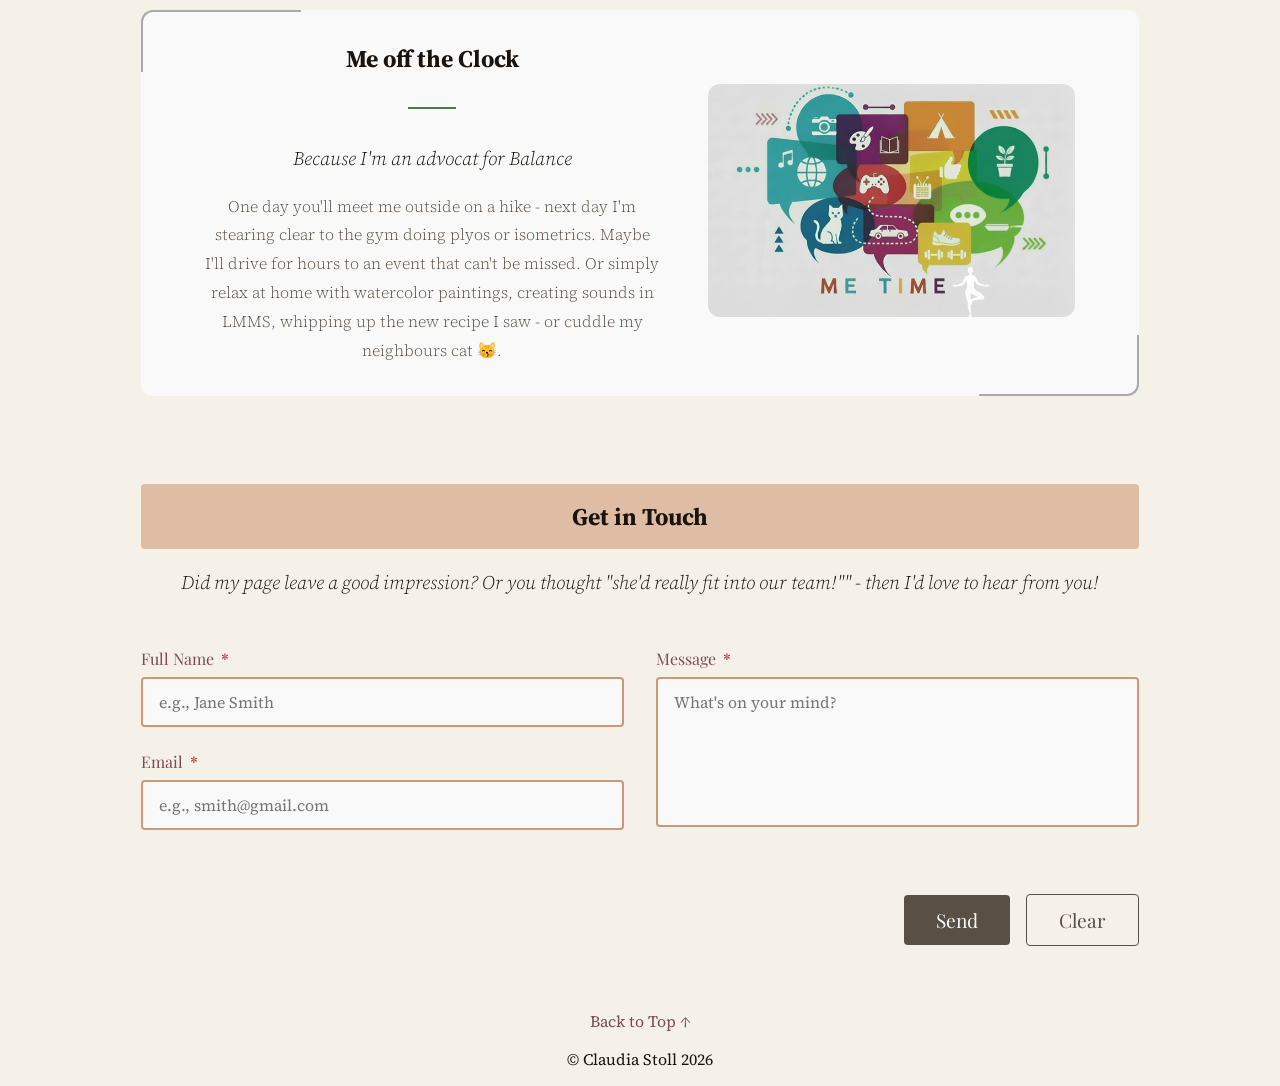
==== commit a16d34b3: "relative path btt btn" ====
--- a/aboutMe.html
+++ b/aboutMe.html
@@ -379,7 +379,7 @@
   
 
   </main>
-  <a href="/aboutMe.html" class="btt-lk">Back to Top &uarr;</a>
+  <a href="aboutMe.html" class="btt-lk">Back to Top &uarr;</a>
     
     <!-- FOOTER -->
   <footer> 
--- a/css/style.css
+++ b/css/style.css
@@ -31,7 +31,7 @@
   --text-xs: 1rem;
   --text-sm: clamp(1rem, 1.2vw, 1.2rem);
   --text-base: clamp(1rem, 1.5vw, 1.3rem);
-  --text-lg: clamp(1.2rem, 2vw, 1.5rem);
+  --text-lg: clamp(1.3rem, 2vw, 1.5rem);
   --text-xl: clamp(1.8rem, 4vw, 3rem);
   --text-2xl: clamp(2.2rem, 6vw, 4rem);
 }
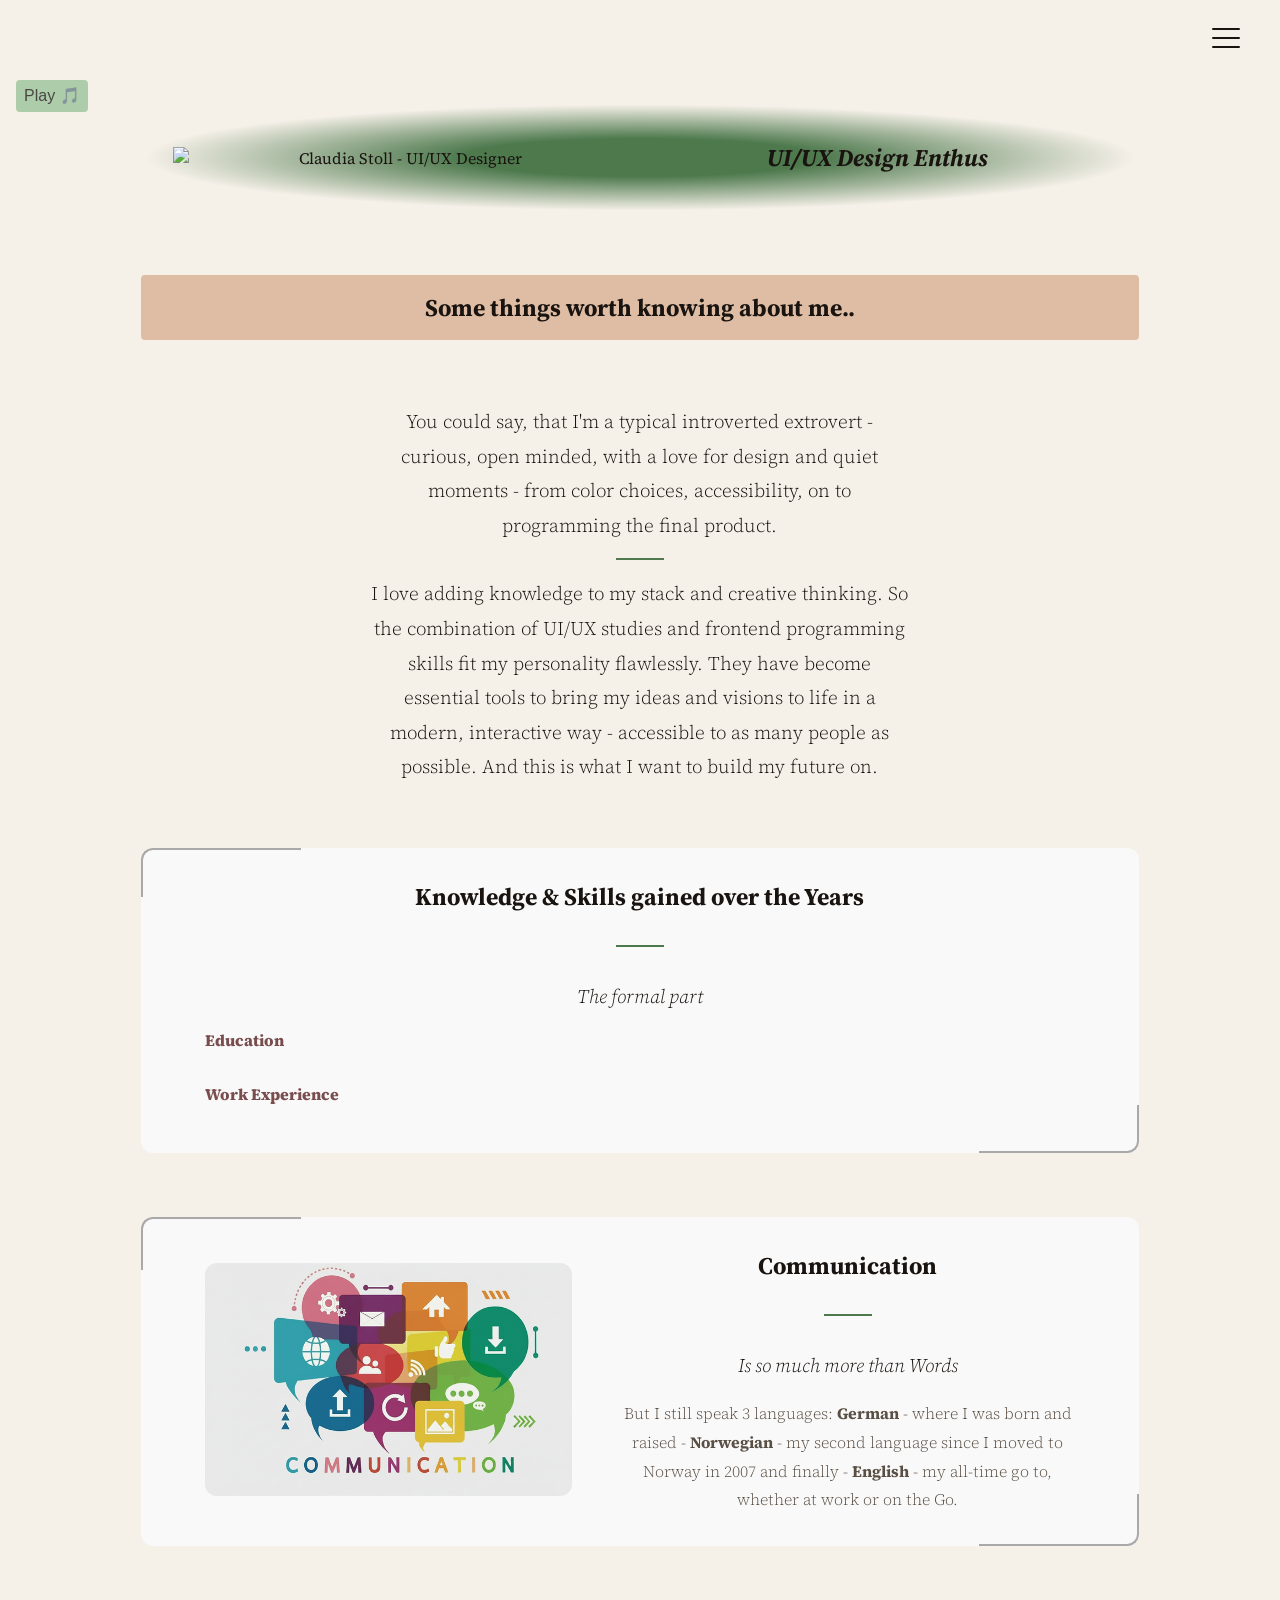
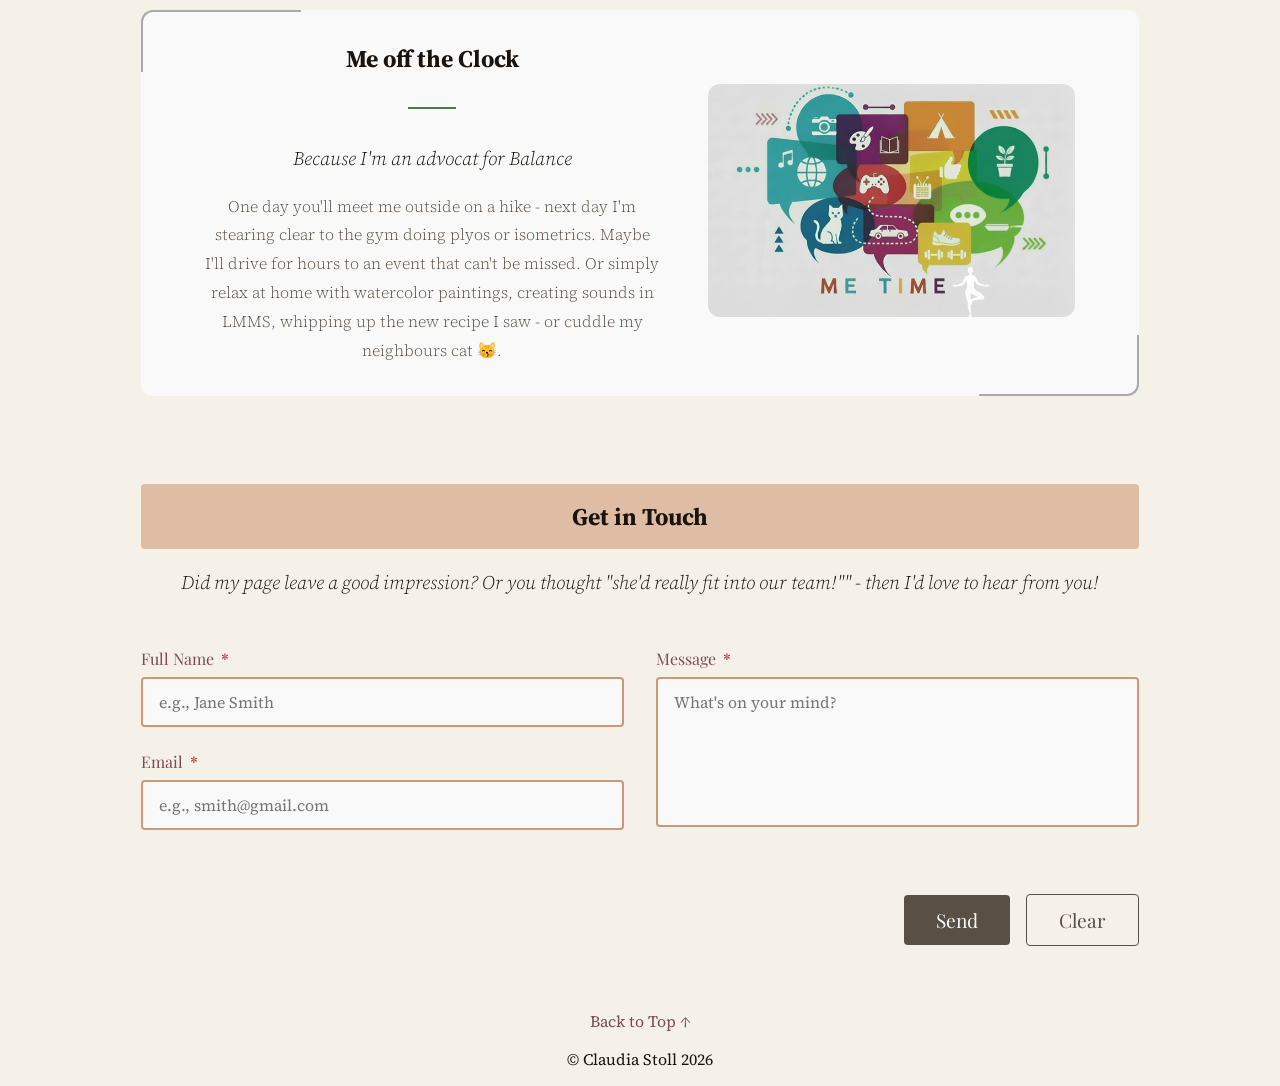
==== commit fdf277fb: "Add education-description class and layout fixes Add class="education-description" to education <p> " ====
--- a/aboutMe.html
+++ b/aboutMe.html
@@ -97,7 +97,7 @@
               <div class="education-entry">
                 <time datetime="2026-06" tabindex="0">Jan 2026 - Jun 2026</time>
                 <h3 tabindex="0">User First - the UX Process & Backend Essentials, Oslo Nye Fagskole</h3>
-                <p>Backend Essentials: Learning Resources Library in Python, Jinja2, SQLite
+                <p class="education-description">Backend Essentials: Learning Resources Library in Python, Jinja2, SQLite
                 User First: Interactive Prototype Collaboration Project incl User Research, Define & Design
                 </p>
               </div>
@@ -105,7 +105,7 @@
               <div class="education-entry">
                 <time datetime="2025-12" tabindex="0">Aug 2025 - Dec 2025</time>
                 <h3 tabindex="0">Intercative Frontend & Creative UI/UX, Oslo Nye Fagskole</h3>
-                <p>Interactive Frontend: React, TypeScript, React Router Project
+                <p class="education-description">Interactive Frontend: React, TypeScript, React Router Project
                 with Language Switcher, API incl 
                 Bootstrap and SCSS implementation - 
                 Creative UI/UX: Creating UI/UX for responsive Strømy in Figma + Design System
@@ -115,7 +115,7 @@
               <div class="education-entry">
                 <time datetime="2025-06" tabindex="0">Jan 2025 - Jun 2025</time>
                 <h3 tabindex="0">Frontend with AI, Oslo Nye Fagskole</h3>
-                <p>Focus on UX/UI design, accessibility, and Frontend 
+                <p class="education-description">Focus on UX/UI design, accessibility, and Frontend 
                 Essentials including
                 Vanilla HTML, CSS, JavaScript and API connections.
                 </p>
@@ -124,20 +124,20 @@
               <div class="education-entry">
                 <time datetime="2024-06" tabindex="0">Jan 2024 - Jun 2024</time>
                 <h3 tabindex="0">Internship Microsoft, Tieto Evry Norway</h3>
-                <p>Practical training Access Management</p>
+                <p class="education-description">Practical training Access Management</p>
               </div>
               <!-- 5. Entry -->
               <div class="education-entry">
                 <time datetime="2024-12" tabindex="0">Dec 2023 - Dec 2024</time>
                 <h3 tabindex="0">Frontend Developer, Codecademy</h3>
-                <p>Focus on fundamentals of HTML, CS and JavaScript
+                <p class="education-description">Focus on fundamentals of HTML, CS and JavaScript
                 </p>
               </div>
               <!-- 6. Entry -->
               <div class="education-entry">
                 <time datetime="2023-11" tabindex="0" >Nov 2022 - Nov 2023</time>
                 <h3 tabindex="0">Java Beginners, Udemy</h3>
-                <p>Self-education on core principles of Java
+                <p class="education-description">Self-education on core principles of Java
                 </p>
               </div>
               <!-- 7. Entry -->
@@ -145,21 +145,21 @@
                 <time datetime="2019-02" tabindex="0">Jan 2018 - Feb 2019</time>          
                 <h3 tabindex="0">Fagbrev Salg og Service - Sales and Service 
                 (Norwegian Trade Certificate)</h3>
-                <p>NKI Online Studies Norway</p>
+                <p class="education-description">NKI Online Studies Norway</p>
               </div>          
               <!-- 8. Entry  -->
               <div class="education-entry">
                 <time datetime="2006-06" tabindex="0">Sep 2003 - Jul 2006</time>
                 <h3 tabindex="0">Bürokauffrau (Commercial Office Management Education) 
                 German Dual Education System</h3>
-                <p>Germany, Handelskammer Rostock</p>
+                <p class="education-description">Germany, Handelskammer Rostock</p>
               </div>
               <!-- 9. Entry -->
               <div class="education-entry">
                 <time datetime="2003-07" tabindex="0">Sep 1990 - Jul 2003</time>
                 <h3 tabindex="0">Abitur (German University Entrance Qualification) from
                 Gymnasium (Academic High School)</h3>
-                <p>Richard-Wagner-Gymnasium, Baden-Baden, Germany</p>
+                <p class="education-description">Richard-Wagner-Gymnasium, Baden-Baden, Germany</p>
               </div>
             </div>
             <a href="#education" class="btt-lk">Back to Education Top &uarr;</a>
@@ -170,49 +170,49 @@
               <div class="education-entry">
                 <time datetime="2003-07" tabindex="0">Nov 2013 - Dec 2023</time>
                 <h3 tabindex="0">Travel Retail Norway AS</h3>
-                <p>Customer Service w/ extended responsibilities</p>
+                <p class="education-description">Customer Service w/ extended responsibilities</p>
               </div>
               <!--  -->
               <div class="education-entry">
                 <time datetime="2003-07" tabindex="0">Oct 2012 - Oct 2013</time>
                 <h3 tabindex="0">Securitas AS</h3>
-                <p>Airport Security Guard</p>
+                <p class="education-description">Airport Security Guard</p>
               </div>
               <!--  -->
               <div class="education-entry">
                 <time datetime="2003-07" tabindex="0">Feb 2011 - Sep 2012</time>
                 <h3 tabindex="0">Stadion Bowling Bryne</h3>
-                <p>Customer Service w/ extended responsibilities</p>
+                <p class="education-description">Customer Service w/ extended responsibilities</p>
               </div>
               <!--  -->
               <div class="education-entry">
                 <time datetime="2003-07" tabindex="0">Sep 2009 - Nov 2010</time>
                 <h3 tabindex="0">La Baguette Malda Amfi</h3>
-                <p>Acting Manager Substitute</p>
+                <p class="education-description">Acting Manager Substitute</p>
               </div>
               <!--  -->
               <div class="education-entry">
                 <time datetime="2003-07" tabindex="0">Nov 2007 - Sep 2010</time>
                 <h3 tabindex="0">Umoe Catering AS Sola Airport</h3>
-                <p>Customer Service w/ extended responsibilities</p>
+                <p class="education-description">Customer Service w/ extended responsibilities</p>
               </div>
               <!--  -->
               <div class="education-entry">
                 <time datetime="2003-07" tabindex="0">Aug 2007 - Nov 2007</time>
                 <h3 tabindex="0">Norwegian Language Course</h3>
-                <p>Baltic School Stralsund, Germany</p>
+                <p class="education-description">Baltic School Stralsund, Germany</p>
               </div>
               <!--  -->
               <div class="education-entry">
                 <time datetime="2003-07" tabindex="0">Jul 2006 - Jul 2007</time>
                 <h3 tabindex="0">German Railways Deutsche Bahn</h3>
-                <p>Conductor</p>
+                <p class="education-description">Conductor</p>
               </div>
               <!--  -->
               <div class="education-entry">
                 <time datetime="2003-07" tabindex="0">Sep 2003 - Jun 2006</time>
                 <h3 tabindex="0">Local Car Dealership Dethloff</h3>
-                <p>Education Commercial Office Management</p>
+                <p class="education-description">Education Commercial Office Management</p>
               </div>
           </details>
         </div>
--- a/css/aboutMe.css
+++ b/css/aboutMe.css
@@ -106,13 +106,13 @@
   color: var(--ink);
 }
 
-.card-text p:first-of-type {
+.card-text > p:first-of-type {
   font-size: var(--text-base);
   font-style: italic;
   color: var(--ink);
 }
 
-.card-text p {
+.card-text > p {
   display: block;
   text-align: center;
   font-size: var(--text-sm);
@@ -172,6 +172,11 @@
   grid-template-rows: repeat(2, 1fr); /* 2 next to each other */
   gap: 2rem;
   width: 100%;
+  text-align: left;
+}
+
+.education-grid * {
+  margin-inline: 0; /* all childelements */
 }
 
 .education-entry {
@@ -189,19 +194,24 @@
   white-space: normal;
   
 }
-
 .education-entry h3,
-.education-entry p {
+.education-entry time {
+  margin-inline: 0;
+  text-align: left;
+}
+
+.education-entry h3 {
+  font-size: var(--text-base);
   grid-column: 2; /* always right column */
-  text-align: left;
-}
-.education-entry h3 {
-  font-size: var(--text-base);
-}
-
-.education-grid p:first-of-type {
-  font-style: normal; /* annulles italic */
-  font-size: var(--text-sm);
+}
+
+.education-description {
+  font-style: normal;
+  font-size: var(--text-sm);
+  color: var(--body-muted);
+  grid-column: 2;
+  margin-inline: 0;
+  text-align: left;
 }
 
 /* Back to Top Link (Education & Page End */
@@ -218,3 +228,20 @@
   text-decoration: underline;
   text-underline-offset: 0.3rem;
 }
+
+@media (max-width: 600px) {
+  .education-entry {
+    grid-template-columns: 1fr; /* 1 col */
+    gap: 0.2rem;
+  }
+
+  time {
+    grid-column: 1; /* full width */
+    margin-bottom: 1rem;
+  }
+
+  .education-entry h3,
+  .education-entry p {
+    grid-column: 1; /* full width */
+  }
+}
